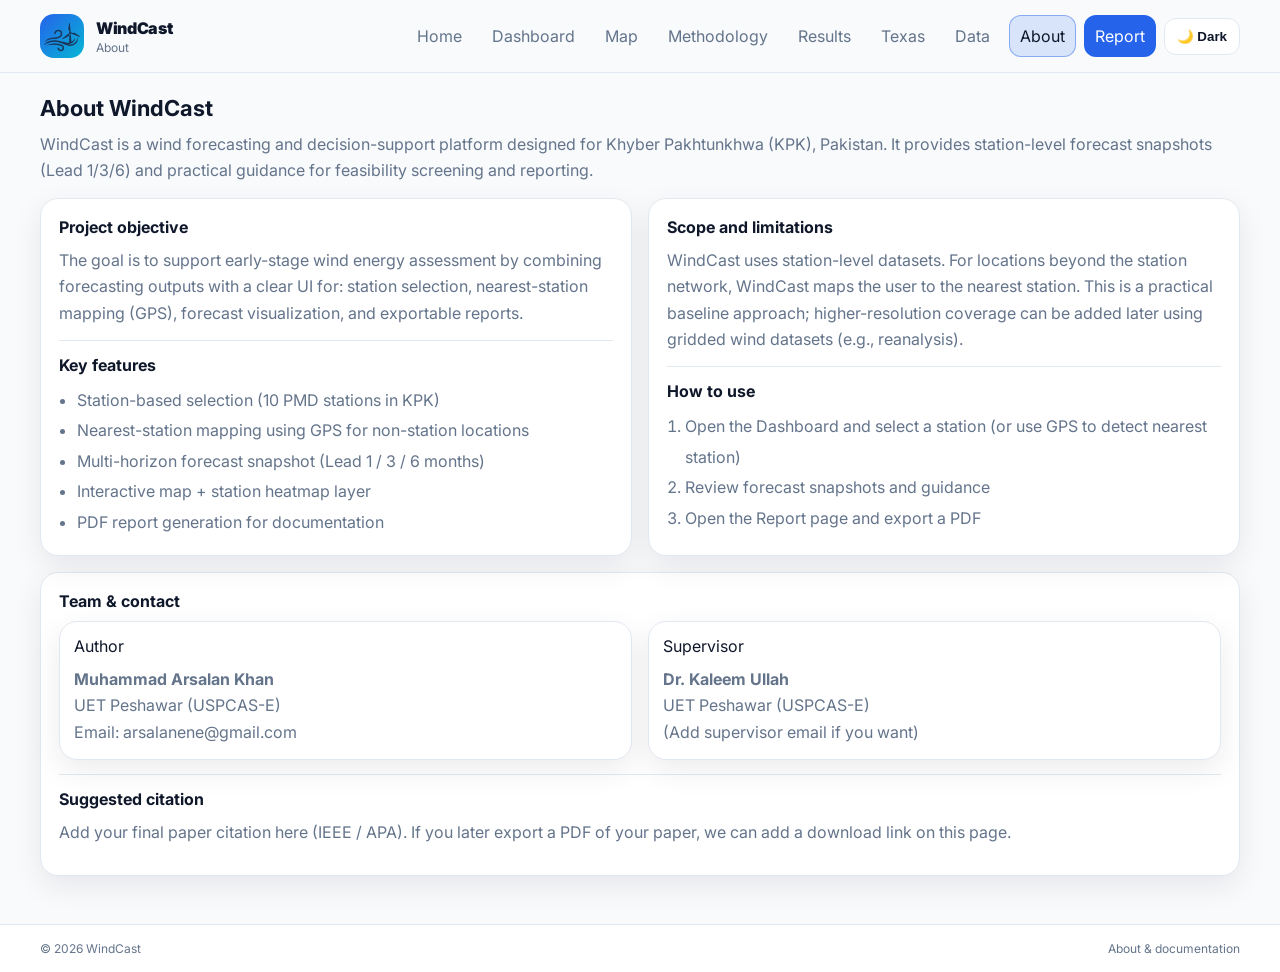
==== pages/about.html @ 8e548532 "update" ====
<!doctype html>
<html lang="en">
<head>
  <meta charset="utf-8"/>
  <meta name="viewport" content="width=device-width,initial-scale=1"/>
  <title>About — WindCast</title>

  <link rel="preconnect" href="https://fonts.googleapis.com">
  <link href="https://fonts.googleapis.com/css2?family=Inter:wght@400;600;700;800;900&display=swap" rel="stylesheet">

  <link rel="stylesheet" href="../css/base.css"/>
  <link rel="stylesheet" href="../css/layout.css"/>
  <link rel="stylesheet" href="../css/components.css"/>
  <link rel="stylesheet" href="../css/pages.css"/>
</head>

<body>
  <header class="topbar">
    <div class="container topbar__inner">
      <div class="brand">
        <div class="brand__mark">
          <img src="../assets/icons/logo.png" alt="WindCast logo"
               onerror="this.style.display='none'; this.parentElement.textContent='WC';" />
        </div>
        <div>
          <div class="brand__title">WindCast</div>
          <div class="brand__subtitle">About</div>
        </div>
      </div>

      <nav class="nav">
        <a href="../index.html">Home</a>
        <a href="dashboard.html">Dashboard</a>
        <a href="map.html">Map</a>
        <a href="methodology.html">Methodology</a>
        <a href="results.html">Results</a>
        <a href="validation-texas.html">Texas</a>
        <a href="data.html">Data</a>
        <a class="active" href="about.html">About</a>
        <a class="cta" href="report.html">Report</a>

        <button id="themeToggle" class="theme-btn" type="button" aria-pressed="false">
          🌙 <span class="hide-sm">Dark</span>
        </button>
      </nav>
    </div>
  </header>

  <main class="container">
    <h1 class="h2">About WindCast</h1>
    <p class="p muted">
      WindCast is a wind forecasting and decision-support platform designed for Khyber Pakhtunkhwa (KPK), Pakistan.
      It provides station-level forecast snapshots (Lead 1/3/6) and practical guidance for feasibility screening and reporting.
    </p>

    <div class="grid2" style="margin-top:14px;">
      <div class="panel">
        <h2 class="h3">Project objective</h2>
        <p class="p muted">
          The goal is to support early-stage wind energy assessment by combining forecasting outputs with a clear UI for:
          station selection, nearest-station mapping (GPS), forecast visualization, and exportable reports.
        </p>

        <div class="hr"></div>

        <h2 class="h3">Key features</h2>
        <ul class="p muted" style="line-height:1.9; margin:0; padding-left:18px;">
          <li>Station-based selection (10 PMD stations in KPK)</li>
          <li>Nearest-station mapping using GPS for non-station locations</li>
          <li>Multi-horizon forecast snapshot (Lead 1 / 3 / 6 months)</li>
          <li>Interactive map + station heatmap layer</li>
          <li>PDF report generation for documentation</li>
        </ul>
      </div>

      <div class="panel">
        <h2 class="h3">Scope and limitations</h2>
        <p class="p muted">
          WindCast uses station-level datasets. For locations beyond the station network, WindCast maps the user to the nearest station.
          This is a practical baseline approach; higher-resolution coverage can be added later using gridded wind datasets (e.g., reanalysis).
        </p>

        <div class="hr"></div>

        <h2 class="h3">How to use</h2>
        <ol class="p muted" style="line-height:1.9; margin:0; padding-left:18px;">
          <li>Open the Dashboard and select a station (or use GPS to detect nearest station)</li>
          <li>Review forecast snapshots and guidance</li>
          <li>Open the Report page and export a PDF</li>
        </ol>
      </div>
    </div>

    <div class="panel" style="margin-top:16px;">
      <h2 class="h3">Team & contact</h2>
      <div class="grid2" style="margin-top:10px;">
        <div class="card card--tight">
          <div class="h3">Author</div>
          <p class="p muted" style="margin:0;">
            <b>Muhammad Arsalan Khan</b><br/>
            UET Peshawar (USPCAS-E)<br/>
            Email: arsalanene@gmail.com
          </p>
        </div>
        <div class="card card--tight">
          <div class="h3">Supervisor</div>
          <p class="p muted" style="margin:0;">
            <b>Dr. Kaleem Ullah</b><br/>
            UET Peshawar (USPCAS-E)<br/>
            (Add supervisor email if you want)
          </p>
        </div>
      </div>

      <div class="hr"></div>

      <h2 class="h3">Suggested citation</h2>
      <p class="p muted">
        Add your final paper citation here (IEEE / APA). If you later export a PDF of your paper,
        we can add a download link on this page.
      </p>
    </div>
  </main>

  <footer class="footer">
    <div class="container footer__inner">
      <div>© 2026 WindCast</div>
      <div>About & documentation</div>
    </div>
  </footer>

  <script type="module" src="../js/app/theme.js"></script>
</body>
</html>
---- css/base.css ----
:root{
  /* Light theme (default) */
  --bg:#F8FAFC;
  --surface:#FFFFFF;
  --text:#0F172A;
  --muted:#64748B;
  --border:#E2E8F0;

  --primary:#2563EB;
  --secondary:#06B6D4;
  --accent:#22C55E;
  --danger:#EF4444;

  --shadow: 0 10px 30px rgba(2, 6, 23, 0.08);
  --radius:18px;
  --radius-sm:14px;
  --max:1200px;
}

/* Dark theme */
html[data-theme="dark"]{
  --bg:#0B1220;
  --surface:#0F172A;
  --text:#E5E7EB;
  --muted:#94A3B8;
  --border:#1F2A44;

  --primary:#3B82F6;
  --secondary:#22D3EE;
  --accent:#22C55E;
  --danger:#F87171;

  --shadow: 0 12px 34px rgba(0, 0, 0, 0.35);
}

*{ box-sizing:border-box; }
html,body{
  margin:0; padding:0;
  font-family:Inter,system-ui,-apple-system,Segoe UI,Roboto,Arial,sans-serif;
  background:var(--bg); color:var(--text);
}
a{ text-decoration:none; color:inherit; }
img{ max-width:100%; display:block; }

code{
  background: color-mix(in srgb, var(--surface), var(--bg) 35%);
  padding:2px 6px; border-radius:8px;
  border:1px solid var(--border);
}
---- css/layout.css ----
.container{ width:min(var(--max), calc(100% - 36px)); margin:0 auto; }

.topbar{
  position:sticky; top:0; z-index:50;
  background: color-mix(in srgb, var(--bg), transparent 10%);
  backdrop-filter: blur(10px);
  border-bottom:1px solid var(--border);
}
.topbar__inner{
  display:flex; align-items:center; justify-content:space-between;
  gap:14px; padding:14px 0;
}

.brand{ display:flex; align-items:center; gap:12px; min-width: 220px; }
.brand__mark{
  width:44px; height:44px; border-radius:14px;
  display:grid; place-items:center;
  font-weight:900;
  color:#fff;
  background:linear-gradient(135deg,var(--primary),var(--secondary));
  overflow:hidden;
}
.brand__mark img{
  width:100%;
  height:100%;
  object-fit:cover;
  display:block;
}
.brand__title{ font-weight:900; letter-spacing:-0.02em; }
.brand__subtitle{ font-size:12px; color:var(--muted); margin-top:2px; max-width:640px; }

.nav{
  display:flex; flex-wrap:wrap; gap:8px;
  justify-content:flex-end; align-items:center;
}
.nav a{
  padding:10px 10px; border-radius:12px;
  color:var(--muted); border:1px solid transparent;
}
.nav a:hover{ background:var(--surface); border-color:var(--border); color:var(--text); }
.nav a.active{ background:color-mix(in srgb, var(--primary), transparent 85%); border-color:color-mix(in srgb, var(--primary), transparent 55%); color:var(--text); }
.nav a.cta{ background:var(--primary); color:#fff; border-color:transparent; }
.nav a.cta:hover{ filter:brightness(0.95); }

/* Theme toggle button */
.theme-btn{
  padding:10px 12px;
  border-radius:12px;
  border:1px solid var(--border);
  background:var(--surface);
  color:var(--text);
  font-weight:800;
  cursor:pointer;
}
.theme-btn:hover{
  border-color: color-mix(in srgb, var(--primary), var(--border) 65%);
}
.hide-sm{ display:inline; }
@media (max-width: 820px){
  .hide-sm{ display:none; }
}

main{ padding:22px 0 48px; }

.footer{
  border-top:1px solid var(--border);
  background:var(--surface);
}
.footer__inner{
  padding:16px 0;
  display:flex; justify-content:space-between; gap:12px; flex-wrap:wrap;
  color:var(--muted); font-size:12px;
}

@media (max-width: 980px){
  .brand__subtitle{ display:none; }
}
---- css/components.css ----
.h1{ font-size:34px; margin:0 0 10px; letter-spacing:-0.03em; }
.h2{ font-size:22px; margin:0 0 10px; }
.h3{ font-size:16px; margin:0 0 10px; }
.p{ margin:0 0 12px; line-height:1.65; }
.muted{ color:var(--muted); }
.small{ font-size:12px; }
.hr{ border:none; border-top:1px solid var(--border); margin:14px 0; }

.grid2{ display:grid; grid-template-columns:1fr 1fr; gap:16px; }
.grid3{ display:grid; grid-template-columns:repeat(3,1fr); gap:14px; }
@media (max-width: 980px){
  .grid2,.grid3{ grid-template-columns:1fr; }
}

.card, .panel{
  background:var(--surface);
  border:1px solid var(--border);
  border-radius:var(--radius);
  padding:18px;
  box-shadow:var(--shadow);
}
.card--tight{ padding:14px; }

.kv{ margin-top:10px; }
.kv__row{
  display:flex; justify-content:space-between; gap:12px;
  padding:10px 0; border-bottom:1px dashed var(--border);
}
.kv__k{ color:var(--muted); font-size:13px; }
.kv__v{ font-weight:800; }

.badge{
  display:inline-flex; align-items:center; gap:6px;
  padding:7px 10px; border-radius:999px;
  border:1px solid var(--border); background:#F1F5F9;
  font-size:12px; font-weight:800;
}
.badge.good{ background:#ECFDF5; border-color:#A7F3D0; color:#065F46; }
.badge.mid{ background:#FFFBEB; border-color:#FDE68A; color:#92400E; }
.badge.low{ background:#FEF2F2; border-color:#FECACA; color:#991B1B; }

.btn{
  border-radius:14px;
  padding:10px 12px;
  border:1px solid var(--border);
  background:var(--surface);
  cursor:pointer;
  font-weight:800;
  display:inline-flex; align-items:center; gap:8px;
}
.btn.primary{ background:var(--primary); border-color:transparent; color:#fff; }
.btn.primary:hover{ filter:brightness(0.95); }
.btn.ghost:hover{ background:#EEF2FF; border-color:#C7D2FE; }

.control{ display:flex; flex-direction:column; gap:6px; }
.control label{ font-size:12px; color:var(--muted); }
.control input, .control select{
  width:100%;
  padding:10px 12px;
  border-radius:14px;
  border:1px solid var(--border);
  background:var(--surface);
  outline:none;
}

.controls{
  display:grid; grid-template-columns: 1fr 1fr 1fr;
  gap:12px; margin: 14px 0;
}
@media (max-width: 980px){ .controls{ grid-template-columns:1fr; } }

.figure{
  border:1px solid var(--border);
  border-radius:14px;
  overflow:hidden;
  background:#fff;
}
.figure__cap{
  padding:10px 12px;
  border-bottom:1px solid var(--border);
  display:flex; gap:10px; align-items:center;
  color:var(--muted); font-size:12px;
}
.pill{
  font-size:11px; font-weight:900;
  padding:4px 8px; border-radius:999px;
  background:#ECFEFF; color:#0E7490; border:1px solid #A5F3FC;
}

.toast{
  padding:12px 14px;
  border-radius:14px;
  border:1px solid var(--border);
  background:#F8FAFC;
  color:var(--muted);
}
---- css/pages.css ----
.hero{
  display:grid; grid-template-columns: 1.2fr 0.8fr; gap:16px;
  align-items:stretch;
}
@media (max-width:980px){ .hero{ grid-template-columns:1fr; } }

.map{
  height:460px;
  border-radius:14px;
  overflow:hidden;
  border:1px solid var(--border);
}

.table{
  width:100%;
  border-collapse:separate;
  border-spacing:0;
  overflow:hidden;
  border:1px solid var(--border);
  border-radius:14px;
}
.table th, .table td{
  padding:10px 10px;
  border-bottom:1px solid var(--border);
  text-align:left;
  font-size:13px;
}
.table th{ background:#F8FAFC; color:#334155; }
.table tr:last-child td{ border-bottom:none; }

.actions{ display:flex; gap:10px; flex-wrap:wrap; margin-top:12px; }
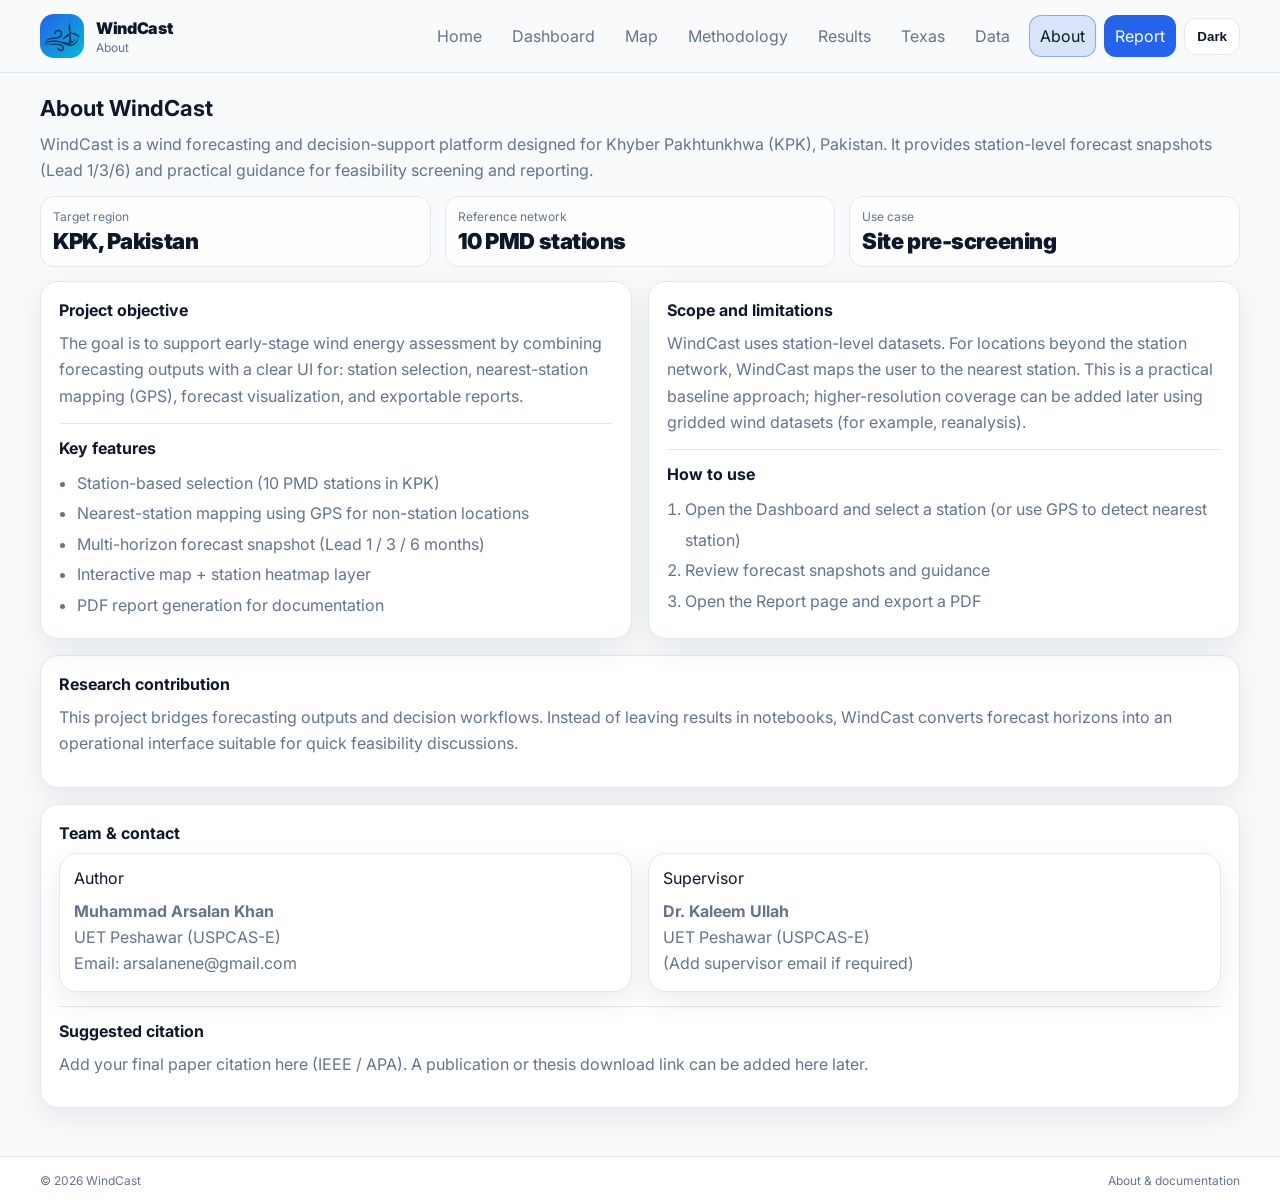
==== commit 26547ba4: "First changes by Codex" ====
--- a/pages/about.html
+++ b/pages/about.html
@@ -3,7 +3,7 @@
 <head>
   <meta charset="utf-8"/>
   <meta name="viewport" content="width=device-width,initial-scale=1"/>
-  <title>About — WindCast</title>
+  <title>About - WindCast</title>
 
   <link rel="preconnect" href="https://fonts.googleapis.com">
   <link href="https://fonts.googleapis.com/css2?family=Inter:wght@400;600;700;800;900&display=swap" rel="stylesheet">
@@ -40,7 +40,7 @@
         <a class="cta" href="report.html">Report</a>
 
         <button id="themeToggle" class="theme-btn" type="button" aria-pressed="false">
-          🌙 <span class="hide-sm">Dark</span>
+          Dark
         </button>
       </nav>
     </div>
@@ -52,6 +52,21 @@
       WindCast is a wind forecasting and decision-support platform designed for Khyber Pakhtunkhwa (KPK), Pakistan.
       It provides station-level forecast snapshots (Lead 1/3/6) and practical guidance for feasibility screening and reporting.
     </p>
+
+    <div class="grid3" style="margin-top:8px;">
+      <div class="stat">
+        <div class="stat__k">Target region</div>
+        <div class="stat__v">KPK, Pakistan</div>
+      </div>
+      <div class="stat">
+        <div class="stat__k">Reference network</div>
+        <div class="stat__v">10 PMD stations</div>
+      </div>
+      <div class="stat">
+        <div class="stat__k">Use case</div>
+        <div class="stat__v">Site pre-screening</div>
+      </div>
+    </div>
 
     <div class="grid2" style="margin-top:14px;">
       <div class="panel">
@@ -77,7 +92,7 @@
         <h2 class="h3">Scope and limitations</h2>
         <p class="p muted">
           WindCast uses station-level datasets. For locations beyond the station network, WindCast maps the user to the nearest station.
-          This is a practical baseline approach; higher-resolution coverage can be added later using gridded wind datasets (e.g., reanalysis).
+          This is a practical baseline approach; higher-resolution coverage can be added later using gridded wind datasets (for example, reanalysis).
         </p>
 
         <div class="hr"></div>
@@ -89,6 +104,14 @@
           <li>Open the Report page and export a PDF</li>
         </ol>
       </div>
+    </div>
+
+    <div class="panel" style="margin-top:16px;">
+      <h2 class="h3">Research contribution</h2>
+      <p class="p muted">
+        This project bridges forecasting outputs and decision workflows. Instead of leaving results in notebooks,
+        WindCast converts forecast horizons into an operational interface suitable for quick feasibility discussions.
+      </p>
     </div>
 
     <div class="panel" style="margin-top:16px;">
@@ -107,7 +130,7 @@
           <p class="p muted" style="margin:0;">
             <b>Dr. Kaleem Ullah</b><br/>
             UET Peshawar (USPCAS-E)<br/>
-            (Add supervisor email if you want)
+            (Add supervisor email if required)
           </p>
         </div>
       </div>
@@ -116,19 +139,20 @@
 
       <h2 class="h3">Suggested citation</h2>
       <p class="p muted">
-        Add your final paper citation here (IEEE / APA). If you later export a PDF of your paper,
-        we can add a download link on this page.
+        Add your final paper citation here (IEEE / APA). A publication or thesis download link can be added here later.
       </p>
     </div>
   </main>
 
   <footer class="footer">
     <div class="container footer__inner">
-      <div>© 2026 WindCast</div>
+      <div>&copy; 2026 WindCast</div>
       <div>About & documentation</div>
     </div>
   </footer>
 
+  <script type="module" src="../js/app/uiEnhancements.js"></script>
   <script type="module" src="../js/app/theme.js"></script>
 </body>
-</html>+</html>
+
--- a/css/components.css
+++ b/css/components.css
@@ -5,6 +5,29 @@
 .muted{ color:var(--muted); }
 .small{ font-size:12px; }
 .hr{ border:none; border-top:1px solid var(--border); margin:14px 0; }
+.section-head{
+  display:flex;
+  justify-content:space-between;
+  align-items:flex-end;
+  gap:12px;
+  margin-bottom:12px;
+}
+.stat{
+  border:1px solid var(--border);
+  border-radius:14px;
+  padding:12px;
+  background:color-mix(in srgb, var(--surface), var(--bg) 16%);
+}
+.stat__k{
+  font-size:12px;
+  color:var(--muted);
+  margin-bottom:4px;
+}
+.stat__v{
+  font-size:22px;
+  font-weight:900;
+  letter-spacing:-0.02em;
+}
 
 .grid2{ display:grid; grid-template-columns:1fr 1fr; gap:16px; }
 .grid3{ display:grid; grid-template-columns:repeat(3,1fr); gap:14px; }
@@ -18,8 +41,13 @@
   border-radius:var(--radius);
   padding:18px;
   box-shadow:var(--shadow);
+  transition:transform .25s ease, box-shadow .25s ease, border-color .25s ease;
 }
 .card--tight{ padding:14px; }
+.card:hover, .panel:hover{
+  transform:translateY(-2px);
+  border-color: color-mix(in srgb, var(--primary), var(--border) 70%);
+}
 
 .kv{ margin-top:10px; }
 .kv__row{
@@ -93,4 +121,21 @@
   border:1px solid var(--border);
   background:#F8FAFC;
   color:var(--muted);
-}+}
+
+/* Progressive reveal motion for content blocks */
+.reveal{
+  opacity:0;
+  transform:translateY(12px);
+  transition:opacity .55s ease, transform .55s ease;
+}
+.reveal.is-visible{
+  opacity:1;
+  transform:none;
+}
+@media (prefers-reduced-motion: reduce){
+  .card, .panel, .reveal{
+    transition:none !important;
+    transform:none !important;
+  }
+}
--- a/css/pages.css
+++ b/css/pages.css
@@ -1,6 +1,18 @@
 .hero{
   display:grid; grid-template-columns: 1.2fr 0.8fr; gap:16px;
   align-items:stretch;
+  position:relative;
+}
+.hero::before{
+  content:"";
+  position:absolute;
+  inset:-10px -8px auto -8px;
+  height:220px;
+  pointer-events:none;
+  background:
+    radial-gradient(1200px 180px at 0% 0%, color-mix(in srgb, var(--secondary), transparent 80%), transparent),
+    radial-gradient(900px 200px at 100% 0%, color-mix(in srgb, var(--primary), transparent 82%), transparent);
+  z-index:-1;
 }
 @media (max-width:980px){ .hero{ grid-template-columns:1fr; } }
 
@@ -26,6 +38,7 @@
   font-size:13px;
 }
 .table th{ background:#F8FAFC; color:#334155; }
+.table tbody tr:nth-child(even){ background: color-mix(in srgb, var(--surface), var(--bg) 24%); }
 .table tr:last-child td{ border-bottom:none; }
 
-.actions{ display:flex; gap:10px; flex-wrap:wrap; margin-top:12px; }+.actions{ display:flex; gap:10px; flex-wrap:wrap; margin-top:12px; }
